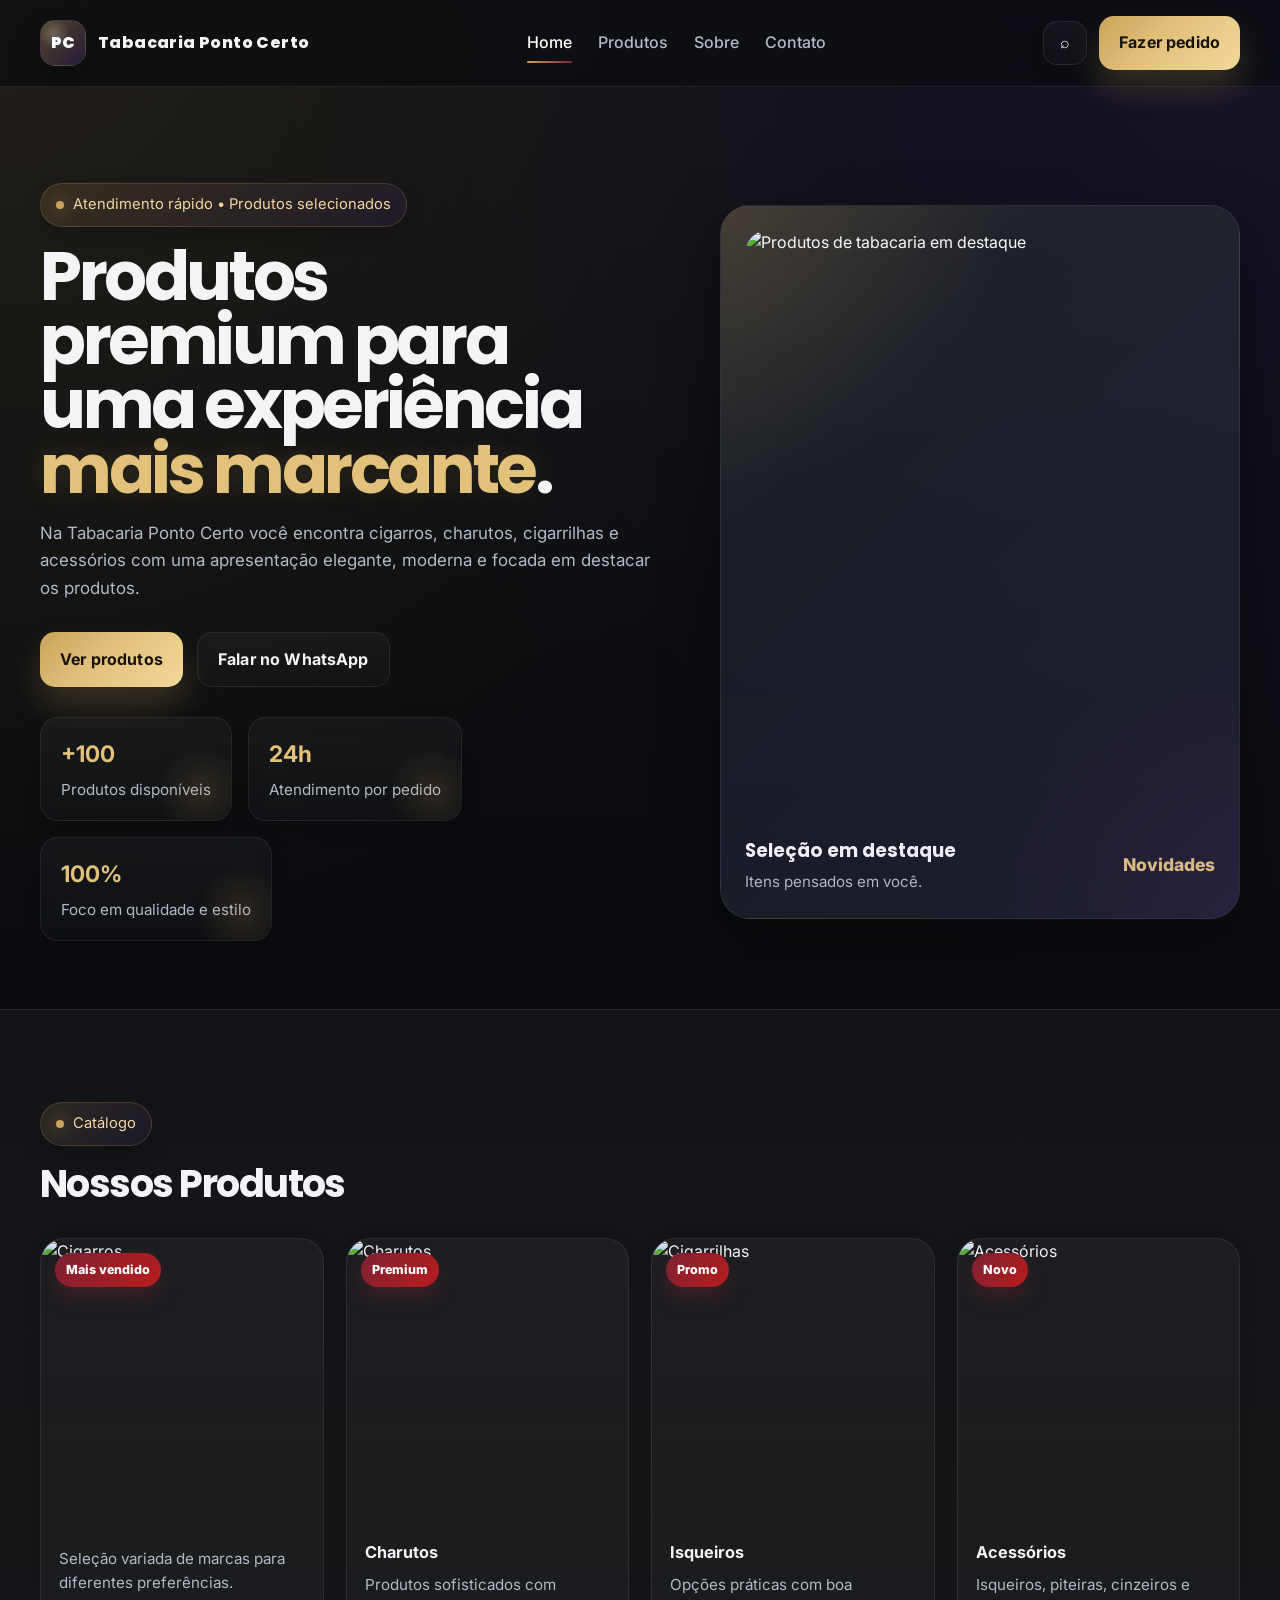
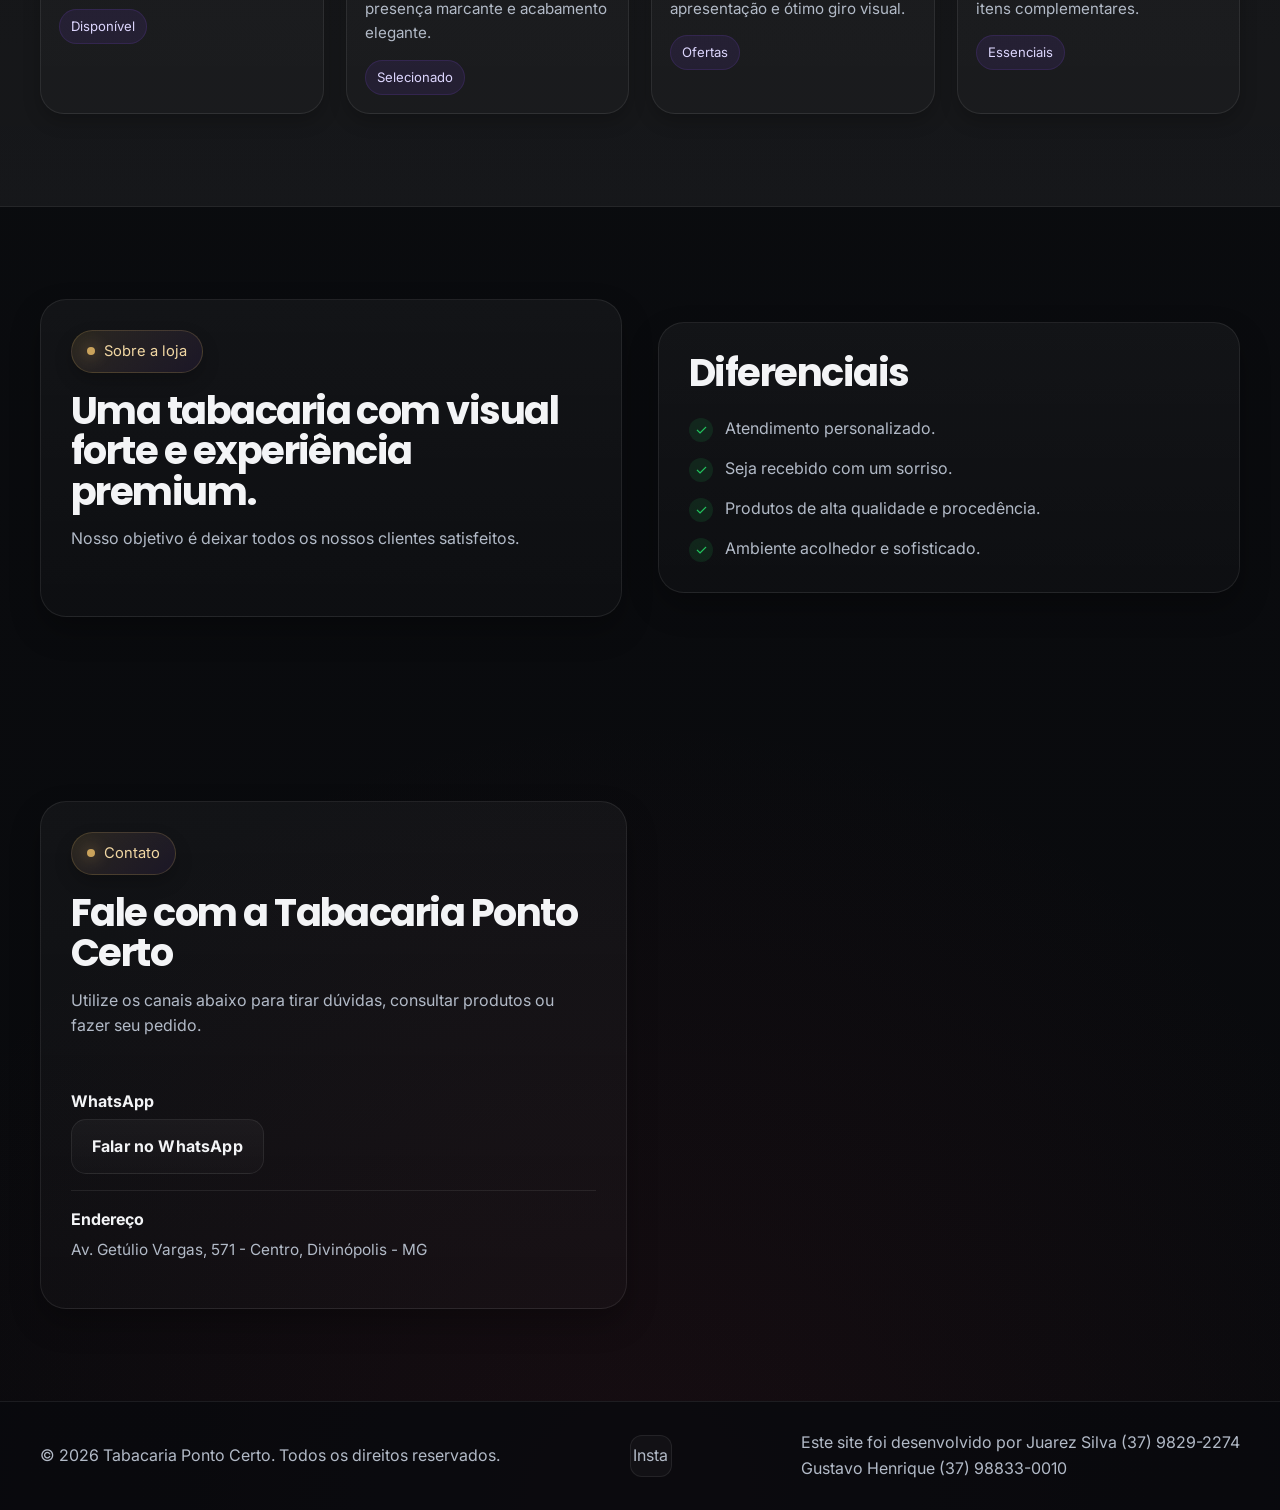
==== index (2).html @ 633b989a "Add files via upload" ====
<!DOCTYPE html>
<html lang="pt-BR">

<head>
  <meta charset="UTF-8" />
  <meta name="viewport" content="width=device-width, initial-scale=1.0" />
  <title>Tabacaria Ponto Certo</title>
  <link rel="preconnect" href="https://fonts.googleapis.com">
  <link rel="preconnect" href="https://fonts.gstatic.com" crossorigin>
  <link
    href="https://fonts.googleapis.com/css2?family=Inter:wght@400;500;600;700;800&family=Poppins:wght@600;700;800&display=swap"
    rel="stylesheet" />
  <link rel="stylesheet" href="styles.css" />
</head>

<body>
  <header class="site-header">
    <div class="container header-inner">
      <a href="#home" class="brand">
        <span class="brand-logo">PC</span>
        <span>Tabacaria Ponto Certo</span>
      </a>

      <nav class="nav" aria-label="Navegação principal">
        <a href="#home" class="active">Home</a>
        <a href="#products">Produtos</a>
        <a href="#about">Sobre</a>
        <a href="#contact">Contato</a>
      </nav>

      <div class="header-actions">
        <a href="#products" class="icon-btn" aria-label="Ver produtos">⌕</a>
        <a href="#contact" class="btn btn-primary">Fazer pedido</a>
      </div>
    </div>
  </header>

  <main>
    <section id="home" class="hero section">
      <div class="container hero-grid">
        <div class="hero-content">
          <span class="badge">Atendimento rápido • Produtos selecionados</span>
          <h1>Produtos premium para uma experiência <span>mais marcante</span>.</h1>
          <p>
            Na Tabacaria Ponto Certo você encontra cigarros, charutos, cigarrilhas e acessórios
            com uma apresentação elegante, moderna e focada em destacar os produtos.
          </p>

          <div class="hero-actions">
            <a href="#products" class="btn btn-primary">Ver produtos</a>
            <a href="https://wa.me/5537991445994?text=Gostaria%20de%20realizar%20um%20pedido."
              class="btn btn-secondary">Falar no WhatsApp</a>
          </div>

          <div class="hero-stats">
            <div class="stat">
              <strong>+100</strong>
              <span>Produtos disponíveis</span>
            </div>
            <div class="stat">
              <strong>24h</strong>
              <span>Atendimento por pedido</span>
            </div>
            <div class="stat">
              <strong>100%</strong>
              <span>Foco em qualidade e estilo</span>
            </div>
          </div>
        </div>

        <div class="hero-card">
          <img src="imagens/banners-horizontais-de-produtos-de-tabaco_1284-23316.avif"
            alt="Produtos de tabacaria em destaque" />
          <div class="hero-card-caption">
            <div>
              <h3>Seleção em destaque</h3>
              <p>Itens pensados em você.</p>
            </div>
            <span class="price">Novidades</span>
          </div>
        </div>
      </div>
    </section>

    <section id="products" class="products section">
      <div class="container">
        <span class="badge">Catálogo</span>
        <h2 class="section-title">Nossos Produtos</h2>
        <p class="section-subtitle">
        </p>

        <div class="grid-products">
          <article class="product-card">
            <span class="sale">Mais vendido</span>
            <img src="imagens/6c0c8bc5-977b-41b4-ada7-877263bafc45.jpeg" alt="Cigarros" />
            <div class="product-info">
              <h3></h3>
              <p>Seleção variada de marcas para diferentes preferências.</p>
              <div class="product-meta">
                <span class="tag">Disponível</span>
                <span class="price"></span>
              </div>
            </div>
          </article>

          <article class="product-card">
            <span class="sale">Premium</span>
            <img src="imagens/TABACARIA1.webp" alt="Charutos" />
            <div class="product-info">
              <h3>Charutos</h3>
              <p>Produtos sofisticados com presença marcante e acabamento elegante.</p>
              <div class="product-meta">
                <span class="tag">Selecionado</span>
                <span class="price"></span>
              </div>
            </div>
          </article>

          <article class="product-card">
            <span class="sale">Promo</span>
            <img src="imagens/3910163c-b101-4159-80c0-856ad2844441.jpeg" alt="Cigarrilhas" />
            <div class="product-info">
              <h3>Isqueiros</h3>
              <p>Opções práticas com boa apresentação e ótimo giro visual.</p>
              <div class="product-meta">
                <span class="tag">Ofertas</span>
                <span class="price"></span>
              </div>
            </div>
          </article>

          <article class="product-card">
            <span class="sale">Novo</span>
            <img src="imagens/bb997197-b8b8-463b-8e82-a7fdcd526698.jpeg" alt="Acessórios" />
            <div class="product-info">
              <h3>Acessórios</h3>
              <p>Isqueiros, piteiras, cinzeiros e itens complementares.</p>
              <div class="product-meta">
                <span class="tag">Essenciais</span>
                <span class="price"></span>
              </div>
            </div>
          </article>
        </div>
      </div>
    </section>

    <section id="about" class="section">
      <div class="container about">
        <div class="about-card">
          <span class="badge">Sobre a loja</span>
          <h2 class="section-title">Uma tabacaria com visual forte e experiência premium.</h2>
          <p class="section-subtitle">
            Nosso objetivo é deixar todos os nossos clientes satisfeitos.
          </p>
        </div>

        <div class="about-card">
          <h2 class="section-title">Diferenciais</h2>
          <ul class="about-list">
            <li>Atendimento personalizado.</li>
            <li>Seja recebido com um sorriso.</li>
            <li>Produtos de alta qualidade e procedência.</li>
            <li>Ambiente acolhedor e sofisticado.</li>
          </ul>
        </div>
      </div>
    </section>

    <section id="contact" class="section">
      <div class="container contact">
        <div class="contact-card">
          <span class="badge">Contato</span>
          <h2 class="section-title">Fale com a Tabacaria Ponto Certo</h2>
          <p class="section-subtitle">
            Utilize os canais abaixo para tirar dúvidas, consultar produtos ou fazer seu pedido.
          </p>

          <div class="contact-item">
            <div>
              <strong>WhatsApp</strong>
              <a href="https://wa.me/5537991445994?text=Gostaria%20de%20realizar%20um%20pedido."
                class="btn btn-secondary">Falar no WhatsApp</a>
            </div>
          </div>

          <div class="contact-item">
            <div>
              <strong>Endereço</strong>
              <span>Av. Getúlio Vargas, 571 - Centro, Divinópolis - MG</span>
            </div>
          </div>
        </div>
      </div>
    </section>
  </main>

  <footer class="footer">
    <div class="container footer-inner">
      <p>&copy; 2026 Tabacaria Ponto Certo. Todos os direitos reservados.</p>
      <div class="socials">
        <a href="https://www.instagram.com/tabacariapontocerto_?igsh=MW83M29manpldTg5OQ=="
          aria-label="Instagram">Insta</a>
      </div>
      <div class="footer-dev">
        <a href="#" class="footer-link">Este site foi desenvolvido por Juarez Silva (37) 9829-2274 <br>Gustavo Henrique
          (37) 98833-0010</a>
        <!-- 
          IMPORTANTE: Coloque o arquivo da logo dentro da pasta "imagens/" do seu projeto
          e renomeie para "logo.png" (ou ajuste a extensão conforme o arquivo real).
          Exemplo: se for .webp, use src="imagens/logo.webp"
        -->
        <img src="imagens/logo.png" alt="Logo da Tabacaria Ponto Certo" onerror="this.style.display='none'">
      </div>
    </div>
  </footer>
</body>

</html>
---- styles.css ----
:root {
  --bg: #0b0d10;
  --bg-soft: #11151c;
  --surface: rgba(20, 24, 31, 0.94);
  --surface-2: rgba(29, 35, 46, 0.92);
  --text: #f3f4f6;
  --text-soft: #b2bac7;
  --muted: #848b98;
  --border: rgba(255, 255, 255, 0.08);

  --gold: #caa35c;
  --gold-2: #e2c27b;
  --wine: #7b2233;
  --purple: #6f42c1;
  --orange: #ff8a3d;

  --success: #22c55e;
  --danger: #ef4444;

  --shadow-lg: 0 24px 60px rgba(0, 0, 0, 0.42);
  --shadow-md: 0 14px 30px rgba(0, 0, 0, 0.28);
  --shadow-sm: 0 8px 18px rgba(0, 0, 0, 0.2);

  --radius: 18px;
  --radius-lg: 28px;
  --radius-sm: 12px;

  --container: 1200px;
  --transition: 0.28s ease;
  --transition-slow: 0.45s cubic-bezier(0.2, 0.8, 0.2, 1);

  --font-main: "Inter", system-ui, -apple-system, BlinkMacSystemFont, "Segoe UI", sans-serif;
  --font-title: "Poppins", "Inter", system-ui, sans-serif;
}

* {
  margin: 0;
  padding: 0;
  box-sizing: border-box;
}

html {
  scroll-behavior: smooth;
}

body {
  font-family: var(--font-main);
  color: var(--text);
  background:
    radial-gradient(circle at top left, rgba(202, 163, 92, 0.12), transparent 28%),
    radial-gradient(circle at top right, rgba(111, 66, 193, 0.12), transparent 30%),
    radial-gradient(circle at bottom, rgba(123, 34, 51, 0.12), transparent 25%),
    linear-gradient(180deg, var(--bg) 0%, #090a0d 100%);
  min-height: 100vh;
  line-height: 1.6;
  overflow-x: hidden;
  text-rendering: optimizeLegibility;
  -webkit-font-smoothing: antialiased;
}

img {
  max-width: 100%;
  display: block;
}

a {
  color: inherit;
  text-decoration: none;
  transition: transform var(--transition), color var(--transition), opacity var(--transition);
}

button,
input,
select,
textarea {
  font: inherit;
}

button {
  cursor: pointer;
  border: none;
  background: none;
}

::selection {
  background: rgba(202, 163, 92, 0.35);
  color: #fff;
}

.container {
  width: min(100% - 32px, var(--container));
  margin-inline: auto;
}

.section {
  padding: 92px 0;
  position: relative;
}

.section-title {
  font-family: var(--font-title);
  font-size: clamp(1.9rem, 3vw, 3.2rem);
  line-height: 1.05;
  letter-spacing: -0.04em;
  margin-bottom: 14px;
  color: var(--text);
}

.section-subtitle {
  color: var(--text-soft);
  max-width: 700px;
  margin-bottom: 34px;
}

.badge {
  display: inline-flex;
  align-items: center;
  gap: 9px;
  padding: 9px 15px;
  border-radius: 999px;
  background: linear-gradient(135deg, rgba(202, 163, 92, 0.14), rgba(111, 66, 193, 0.1));
  border: 1px solid rgba(202, 163, 92, 0.22);
  color: #f1d7a3;
  font-size: 0.92rem;
  box-shadow: var(--shadow-sm);
  margin-bottom: 18px;
}

.badge::before {
  content: "";
  width: 8px;
  height: 8px;
  border-radius: 50%;
  background: var(--gold);
  box-shadow: 0 0 16px rgba(202, 163, 92, 0.8);
}

.site-header {
  position: sticky;
  top: 0;
  z-index: 50;
  background: rgba(11, 13, 16, 0.72);
  backdrop-filter: blur(18px);
  border-bottom: 1px solid var(--border);
}

.header-inner {
  height: 86px;
  display: flex;
  align-items: center;
  justify-content: space-between;
  gap: 24px;
}

.brand {
  display: flex;
  align-items: center;
  gap: 12px;
  font-family: var(--font-title);
  font-weight: 800;
  letter-spacing: 0.4px;
}

.brand-logo {
  width: 46px;
  height: 46px;
  border-radius: 15px;
  display: grid;
  place-items: center;
  background:
    radial-gradient(circle at 30% 30%, rgba(255, 255, 255, 0.22), transparent 35%),
    linear-gradient(135deg, rgba(202, 163, 92, 0.36), rgba(111, 66, 193, 0.22));
  border: 1px solid rgba(255, 255, 255, 0.08);
  box-shadow: var(--shadow-md);
  color: #fff;
  font-weight: 900;
}

.nav {
  display: flex;
  align-items: center;
  gap: 26px;
}

.nav a {
  color: var(--text-soft);
  position: relative;
  font-weight: 500;
}

.nav a::after {
  content: "";
  position: absolute;
  left: 0;
  bottom: -7px;
  width: 100%;
  height: 2px;
  border-radius: 999px;
  background: linear-gradient(90deg, var(--gold), var(--wine));
  transform: scaleX(0);
  transform-origin: center;
  transition: transform var(--transition);
}

.nav a:hover,
.nav a.active {
  color: #fff;
}

.nav a:hover::after,
.nav a.active::after {
  transform: scaleX(1);
}

.header-actions {
  display: flex;
  align-items: center;
  gap: 12px;
}

.icon-btn {
  width: 44px;
  height: 44px;
  display: grid;
  place-items: center;
  border-radius: 14px;
  color: #fff;
  background: linear-gradient(180deg, rgba(255, 255, 255, 0.04), rgba(255, 255, 255, 0.02));
  border: 1px solid var(--border);
  box-shadow: var(--shadow-sm);
  transition: transform var(--transition), border-color var(--transition), box-shadow var(--transition);
}

.icon-btn:hover {
  transform: translateY(-2px) scale(1.03);
  border-color: rgba(202, 163, 92, 0.26);
  box-shadow: var(--shadow-md);
}

.btn {
  display: inline-flex;
  align-items: center;
  justify-content: center;
  gap: 10px;
  padding: 14px 20px;
  border-radius: 15px;
  font-weight: 700;
  letter-spacing: 0.01em;
  transition:
    transform var(--transition),
    box-shadow var(--transition),
    background var(--transition),
    border-color var(--transition),
    filter var(--transition);
  position: relative;
  overflow: hidden;
}

.btn::before {
  content: "";
  position: absolute;
  inset: 0;
  background: linear-gradient(120deg, transparent, rgba(255, 255, 255, 0.18), transparent);
  transform: translateX(-130%);
  transition: transform var(--transition-slow);
}

.btn:hover::before {
  transform: translateX(130%);
}

.btn:hover {
  transform: translateY(-2px);
}

.btn-primary {
  background: linear-gradient(135deg, var(--gold) 0%, var(--gold-2) 45%, #f3d79b 100%);
  color: #17130c;
  box-shadow: 0 18px 32px rgba(202, 163, 92, 0.22);
}

.btn-primary:hover {
  filter: brightness(1.05);
  box-shadow: 0 22px 38px rgba(202, 163, 92, 0.28);
}

.btn-secondary {
  background: linear-gradient(180deg, rgba(255, 255, 255, 0.04), rgba(255, 255, 255, 0.02));
  color: var(--text);
  border: 1px solid var(--border);
}

.btn-secondary:hover {
  border-color: rgba(111, 66, 193, 0.3);
  background: rgba(111, 66, 193, 0.08);
}

.hero {
  padding: 96px 0 68px;
}

.hero-grid {
  display: grid;
  grid-template-columns: 1.1fr 0.9fr;
  gap: 44px;
  align-items: center;
}

.hero-content h1 {
  font-family: var(--font-title);
  font-size: clamp(2.8rem, 5.3vw, 5.6rem);
  line-height: 0.95;
  letter-spacing: -0.05em;
  margin-bottom: 18px;
  text-wrap: balance;
}

.hero-content h1 span {
  color: var(--gold-2);
  text-shadow: 0 0 24px rgba(202, 163, 92, 0.16);
}

.hero-content p {
  color: var(--text-soft);
  font-size: 1.06rem;
  max-width: 620px;
  margin-bottom: 30px;
}

.hero-actions {
  display: flex;
  flex-wrap: wrap;
  gap: 14px;
  margin-bottom: 30px;
}

.hero-stats {
  display: flex;
  flex-wrap: wrap;
  gap: 16px;
}

.stat {
  min-width: 160px;
  padding: 18px 20px;
  border-radius: 18px;
  background: linear-gradient(180deg, rgba(255, 255, 255, 0.04), rgba(255, 255, 255, 0.02));
  border: 1px solid var(--border);
  box-shadow: var(--shadow-sm);
  backdrop-filter: blur(8px);
  position: relative;
  overflow: hidden;
}

.stat::after {
  content: "";
  position: absolute;
  inset: auto -18px -18px auto;
  width: 92px;
  height: 92px;
  border-radius: 50%;
  background: radial-gradient(circle, rgba(202, 163, 92, 0.15), transparent 70%);
}

.stat strong {
  display: block;
  font-size: 1.42rem;
  color: var(--gold-2);
  margin-bottom: 4px;
}

.stat span {
  color: var(--text-soft);
  font-size: 0.95rem;
}

.hero-card {
  position: relative;
  padding: 24px;
  border-radius: 30px;
  background:
    radial-gradient(circle at top left, rgba(202, 163, 92, 0.12), transparent 32%),
    radial-gradient(circle at bottom right, rgba(111, 66, 193, 0.1), transparent 28%),
    linear-gradient(180deg, rgba(255, 255, 255, 0.05), rgba(255, 255, 255, 0.02)),
    var(--surface);
  border: 1px solid rgba(255, 255, 255, 0.08);
  box-shadow: var(--shadow-lg);
  overflow: hidden;
}

.hero-card::before {
  content: "";
  position: absolute;
  inset: -2px;
  background: linear-gradient(135deg, rgba(202, 163, 92, 0.16), transparent 28%, rgba(111, 66, 193, 0.12));
  opacity: 0.7;
  pointer-events: none;
}

.hero-card img {
  width: 100%;
  border-radius: 24px;
  object-fit: cover;
  aspect-ratio: 4 / 5;
  transform: scale(1);
  transition: transform var(--transition-slow), filter var(--transition-slow);
  filter: saturate(1.08) contrast(1.04);
}

.hero-card:hover img {
  transform: scale(1.04);
}

.hero-card-caption {
  margin-top: 18px;
  display: flex;
  align-items: center;
  justify-content: space-between;
  gap: 16px;
}

.hero-card-caption h3 {
  font-family: var(--font-title);
  font-size: 1.15rem;
  margin-bottom: 4px;
}

.hero-card-caption p {
  color: var(--text-soft);
  font-size: 0.95rem;
}

.price {
  color: var(--gold-2);
  font-weight: 800;
  font-size: 1.1rem;
}

.products {
  border-top: 1px solid var(--border);
  border-bottom: 1px solid var(--border);
  background:
    linear-gradient(180deg, rgba(255, 255, 255, 0.02), rgba(255, 255, 255, 0.04)),
    rgba(255, 255, 255, 0.01);
}

.grid-products {
  display: grid;
  grid-template-columns: repeat(4, 1fr);
  gap: 22px;
}

.product-card {
  position: relative;
  background: linear-gradient(180deg, rgba(255, 255, 255, 0.04), rgba(255, 255, 255, 0.02));
  border: 1px solid var(--border);
  border-radius: 24px;
  overflow: hidden;
  box-shadow: var(--shadow-sm);
  transition:
    transform var(--transition-slow),
    border-color var(--transition),
    box-shadow var(--transition),
    filter var(--transition);
}

.product-card::before {
  content: "";
  position: absolute;
  inset: 0;
  background: linear-gradient(135deg, rgba(202, 163, 92, 0.12), transparent 35%, rgba(111, 66, 193, 0.1));
  opacity: 0;
  transition: opacity var(--transition);
  pointer-events: none;
}

.product-card:hover {
  transform: translateY(-8px) scale(1.01);
  border-color: rgba(202, 163, 92, 0.24);
  box-shadow: var(--shadow-lg);
}

.product-card:hover::before {
  opacity: 1;
}

.product-card img {
  width: 100%;
  aspect-ratio: 1 / 1;
  object-fit: cover;
  transition: transform var(--transition-slow), filter var(--transition-slow);
}

.product-card:hover img {
  transform: scale(1.08);
  filter: saturate(1.08) contrast(1.03);
}

.product-info {
  padding: 18px;
  position: relative;
  z-index: 1;
}

.product-info h3 {
  font-size: 1.02rem;
  margin-bottom: 8px;
}

.product-info p {
  color: var(--text-soft);
  font-size: 0.95rem;
  margin-bottom: 14px;
}

.product-meta {
  display: flex;
  align-items: center;
  justify-content: space-between;
  gap: 10px;
}

.tag {
  display: inline-flex;
  align-items: center;
  padding: 6px 11px;
  border-radius: 999px;
  font-size: 0.82rem;
  background: rgba(111, 66, 193, 0.13);
  color: #ddd6fe;
  border: 1px solid rgba(111, 66, 193, 0.2);
}

.sale {
  position: absolute;
  top: 14px;
  left: 14px;
  z-index: 2;
  padding: 7px 11px;
  border-radius: 999px;
  font-size: 0.78rem;
  font-weight: 800;
  color: #fff;
  background: linear-gradient(135deg, var(--wine), #b91c1c);
  box-shadow: 0 10px 20px rgba(123, 34, 51, 0.35);
}

.about {
  display: grid;
  grid-template-columns: 1fr 1fr;
  gap: 36px;
  align-items: center;
}

.about-card {
  padding: 30px;
  border-radius: 26px;
  background: linear-gradient(180deg, rgba(255, 255, 255, 0.04), rgba(255, 255, 255, 0.02));
  border: 1px solid var(--border);
  box-shadow: var(--shadow-md);
}

.about-list {
  list-style: none;
  display: grid;
  gap: 14px;
  margin-top: 22px;
}

.about-list li {
  display: flex;
  gap: 12px;
  align-items: flex-start;
  color: var(--text-soft);
}

.about-list li::before {
  content: "✓";
  flex: 0 0 24px;
  width: 24px;
  height: 24px;
  border-radius: 50%;
  display: grid;
  place-items: center;
  background: rgba(34, 197, 94, 0.12);
  color: var(--success);
  font-size: 0.9rem;
  margin-top: 2px;
}

.contact {
  display: grid;
  grid-template-columns: 1fr 1fr;
  gap: 26px;
}

.contact-card,
.form-card {
  padding: 30px;
  border-radius: 26px;
  background: linear-gradient(180deg, rgba(255, 255, 255, 0.04), rgba(255, 255, 255, 0.02));
  border: 1px solid var(--border);
  box-shadow: var(--shadow-md);
}

.contact-item {
  display: flex;
  gap: 14px;
  align-items: flex-start;
  padding: 16px 0;
  border-bottom: 1px solid var(--border);
}

.contact-item:last-child {
  border-bottom: none;
}

.contact-item strong {
  display: block;
  margin-bottom: 4px;
}

.contact-item span {
  color: var(--text-soft);
  font-size: 0.96rem;
}

.form-group {
  display: grid;
  gap: 8px;
  margin-bottom: 16px;
}

.form-group label {
  color: var(--text-soft);
  font-size: 0.95rem;
}

.form-group input,
.form-group textarea,
.form-group select {
  width: 100%;
  padding: 14px 16px;
  border-radius: 14px;
  border: 1px solid var(--border);
  background: rgba(17, 20, 26, 0.92);
  color: var(--text);
  outline: none;
  transition:
    border-color var(--transition),
    box-shadow var(--transition),
    transform var(--transition),
    background var(--transition);
}

.form-group input:focus,
.form-group textarea:focus,
.form-group select:focus {
  border-color: rgba(202, 163, 92, 0.45);
  box-shadow: 0 0 0 4px rgba(202, 163, 92, 0.12);
  background: #141820;
}

.form-group textarea {
  min-height: 140px;
  resize: vertical;
}

.footer {
  padding: 28px 0;
  border-top: 1px solid var(--border);
  color: var(--text-soft);
  background: rgba(8, 10, 13, 0.78);
}

.footer-inner {
  display: flex;
  align-items: center;
  justify-content: space-between;
  gap: 18px;
  flex-wrap: wrap;
}

.socials {
  display: flex;
  gap: 12px;
  flex-wrap: wrap;
}

.socials a {
  width: 42px;
  height: 42px;
  display: grid;
  place-items: center;
  border-radius: 12px;
  background: rgba(255, 255, 255, 0.03);
  border: 1px solid var(--border);
  transition: transform var(--transition), border-color var(--transition), box-shadow var(--transition);
}

.socials a:hover {
  border-color: rgba(202, 163, 92, 0.26);
  transform: translateY(-2px) rotate(-2deg);
  box-shadow: var(--shadow-sm);
}

@media (max-width: 1100px) {
  .grid-products {
    grid-template-columns: repeat(3, 1fr);
  }

  .hero-grid,
  .about,
  .contact {
    grid-template-columns: 1fr;
  }
}

@media (max-width: 768px) {
  .section {
    padding: 68px 0;
  }

  .header-inner {
    height: auto;
    padding: 16px 0;
    flex-wrap: wrap;
    justify-content: center;
  }

  .nav {
    order: 3;
    width: 100%;
    justify-content: center;
    flex-wrap: wrap;
    gap: 16px;
  }

  .hero {
    padding-top: 50px;
  }

  .grid-products {
    grid-template-columns: repeat(2, 1fr);
  }

  .hero-content h1 {
    line-height: 1.02;
  }

  .hero-card-caption {
    flex-direction: column;
    align-items: flex-start;
  }
}

@media (max-width: 520px) {
  .grid-products {
    grid-template-columns: 1fr;
  }

  .hero-actions,
  .hero-stats {
    flex-direction: column;
  }

  .stat {
    width: 100%;
  }

  .btn {
    width: 100%;
  }

  .container {
    width: min(100% - 20px, var(--container));
  }
}
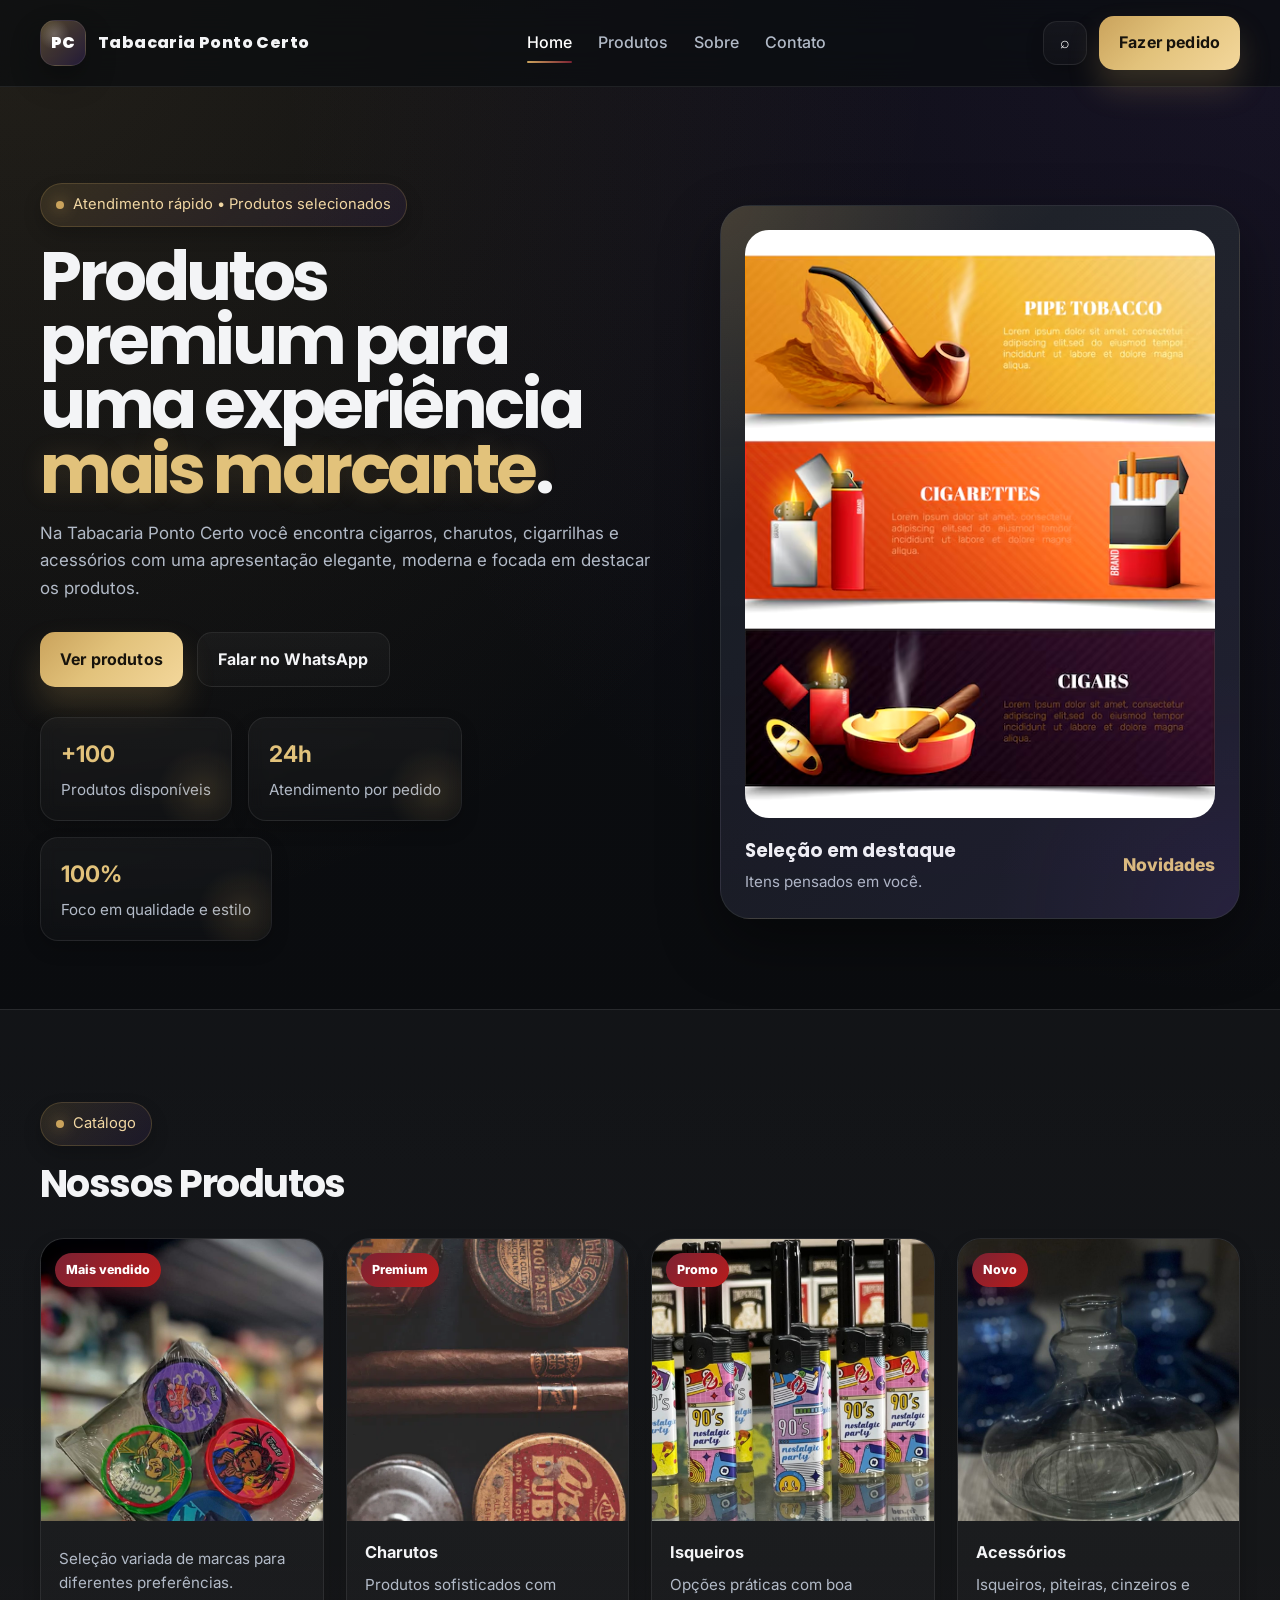
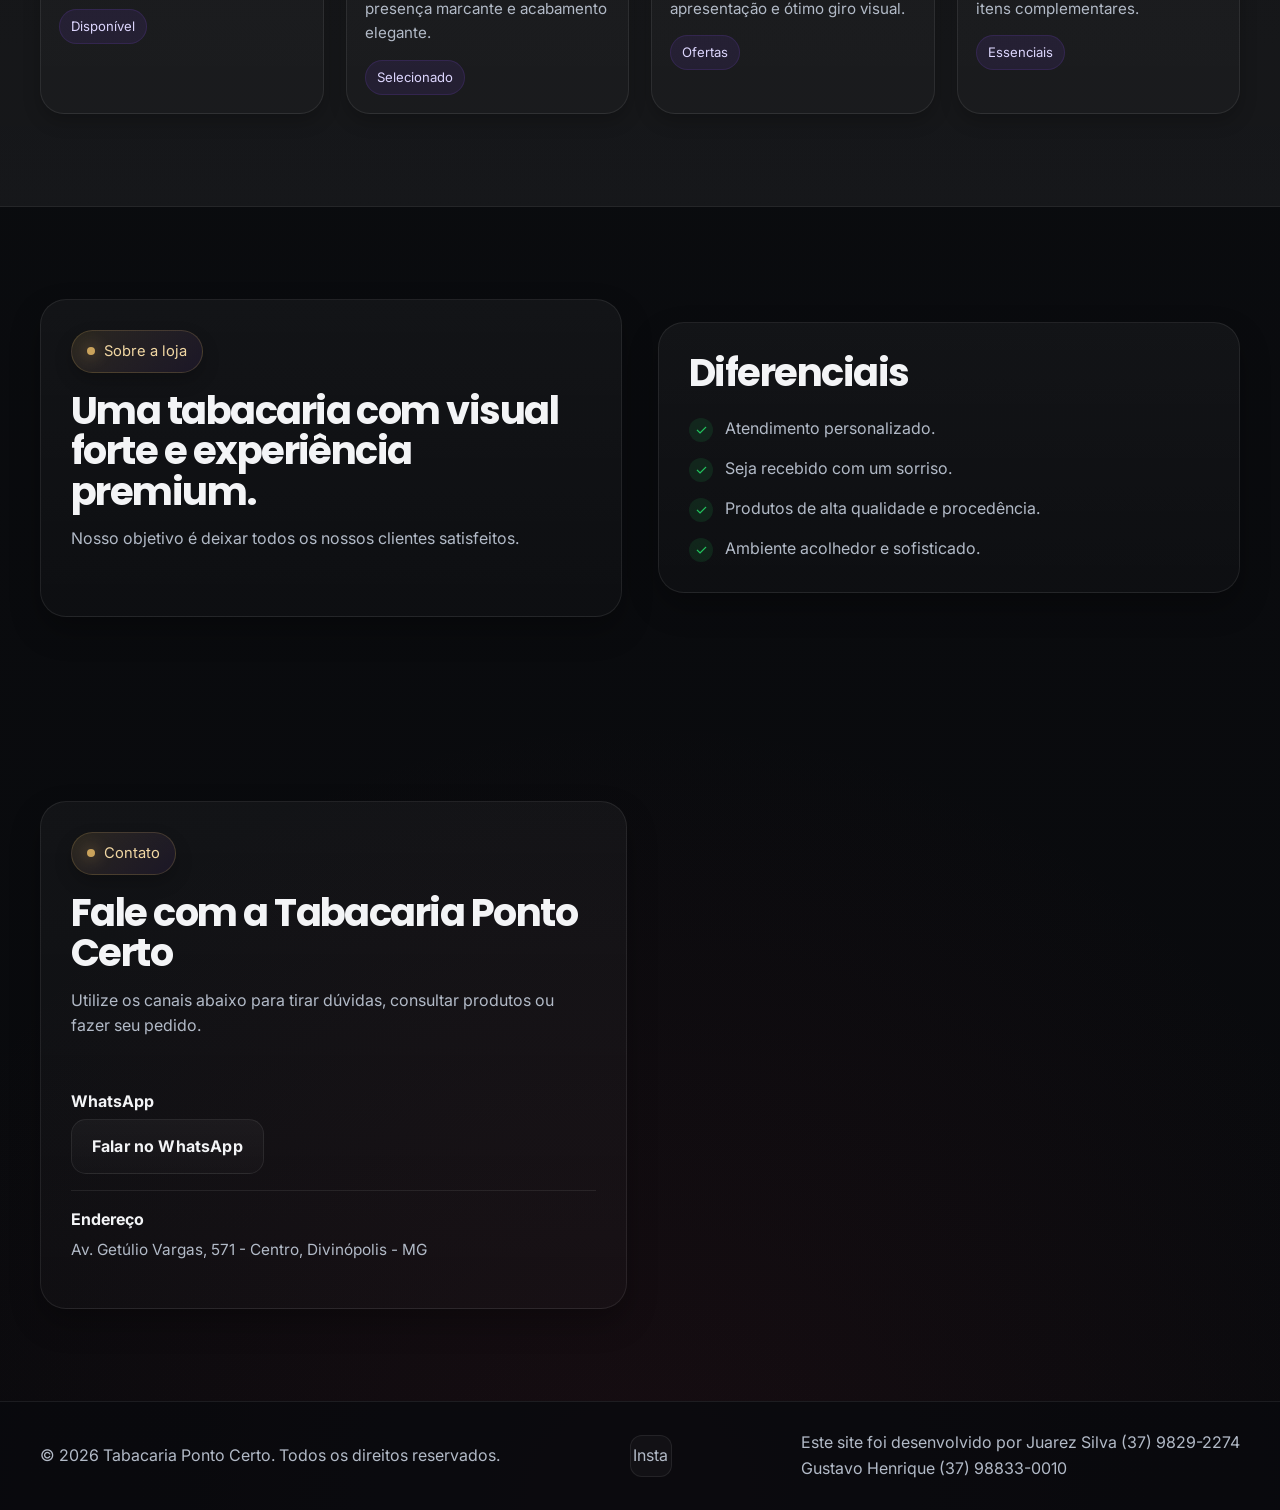
==== commit 509b704f: "Add files via upload" ====
--- a/index (2).html
+++ b/index (2).html
@@ -69,7 +69,7 @@
         </div>
 
         <div class="hero-card">
-          <img src="imagens/banners-horizontais-de-produtos-de-tabaco_1284-23316.avif"
+          <img src="banners-horizontais-de-produtos-de-tabaco_1284-23316.avif"
             alt="Produtos de tabacaria em destaque" />
           <div class="hero-card-caption">
             <div>
@@ -92,7 +92,7 @@
         <div class="grid-products">
           <article class="product-card">
             <span class="sale">Mais vendido</span>
-            <img src="imagens/6c0c8bc5-977b-41b4-ada7-877263bafc45.jpeg" alt="Cigarros" />
+            <img src="6c0c8bc5-977b-41b4-ada7-877263bafc45.jpeg" alt="Cigarros" />
             <div class="product-info">
               <h3></h3>
               <p>Seleção variada de marcas para diferentes preferências.</p>
@@ -105,7 +105,7 @@
 
           <article class="product-card">
             <span class="sale">Premium</span>
-            <img src="imagens/TABACARIA1.webp" alt="Charutos" />
+            <img src="TABACARIA1.webp" alt="Charutos" />
             <div class="product-info">
               <h3>Charutos</h3>
               <p>Produtos sofisticados com presença marcante e acabamento elegante.</p>
@@ -118,7 +118,7 @@
 
           <article class="product-card">
             <span class="sale">Promo</span>
-            <img src="imagens/3910163c-b101-4159-80c0-856ad2844441.jpeg" alt="Cigarrilhas" />
+            <img src="3910163c-b101-4159-80c0-856ad2844441.jpeg" alt="Cigarrilhas" />
             <div class="product-info">
               <h3>Isqueiros</h3>
               <p>Opções práticas com boa apresentação e ótimo giro visual.</p>
@@ -131,7 +131,7 @@
 
           <article class="product-card">
             <span class="sale">Novo</span>
-            <img src="imagens/bb997197-b8b8-463b-8e82-a7fdcd526698.jpeg" alt="Acessórios" />
+            <img src="bb997197-b8b8-463b-8e82-a7fdcd526698.jpeg" alt="Acessórios" />
             <div class="product-info">
               <h3>Acessórios</h3>
               <p>Isqueiros, piteiras, cinzeiros e itens complementares.</p>
